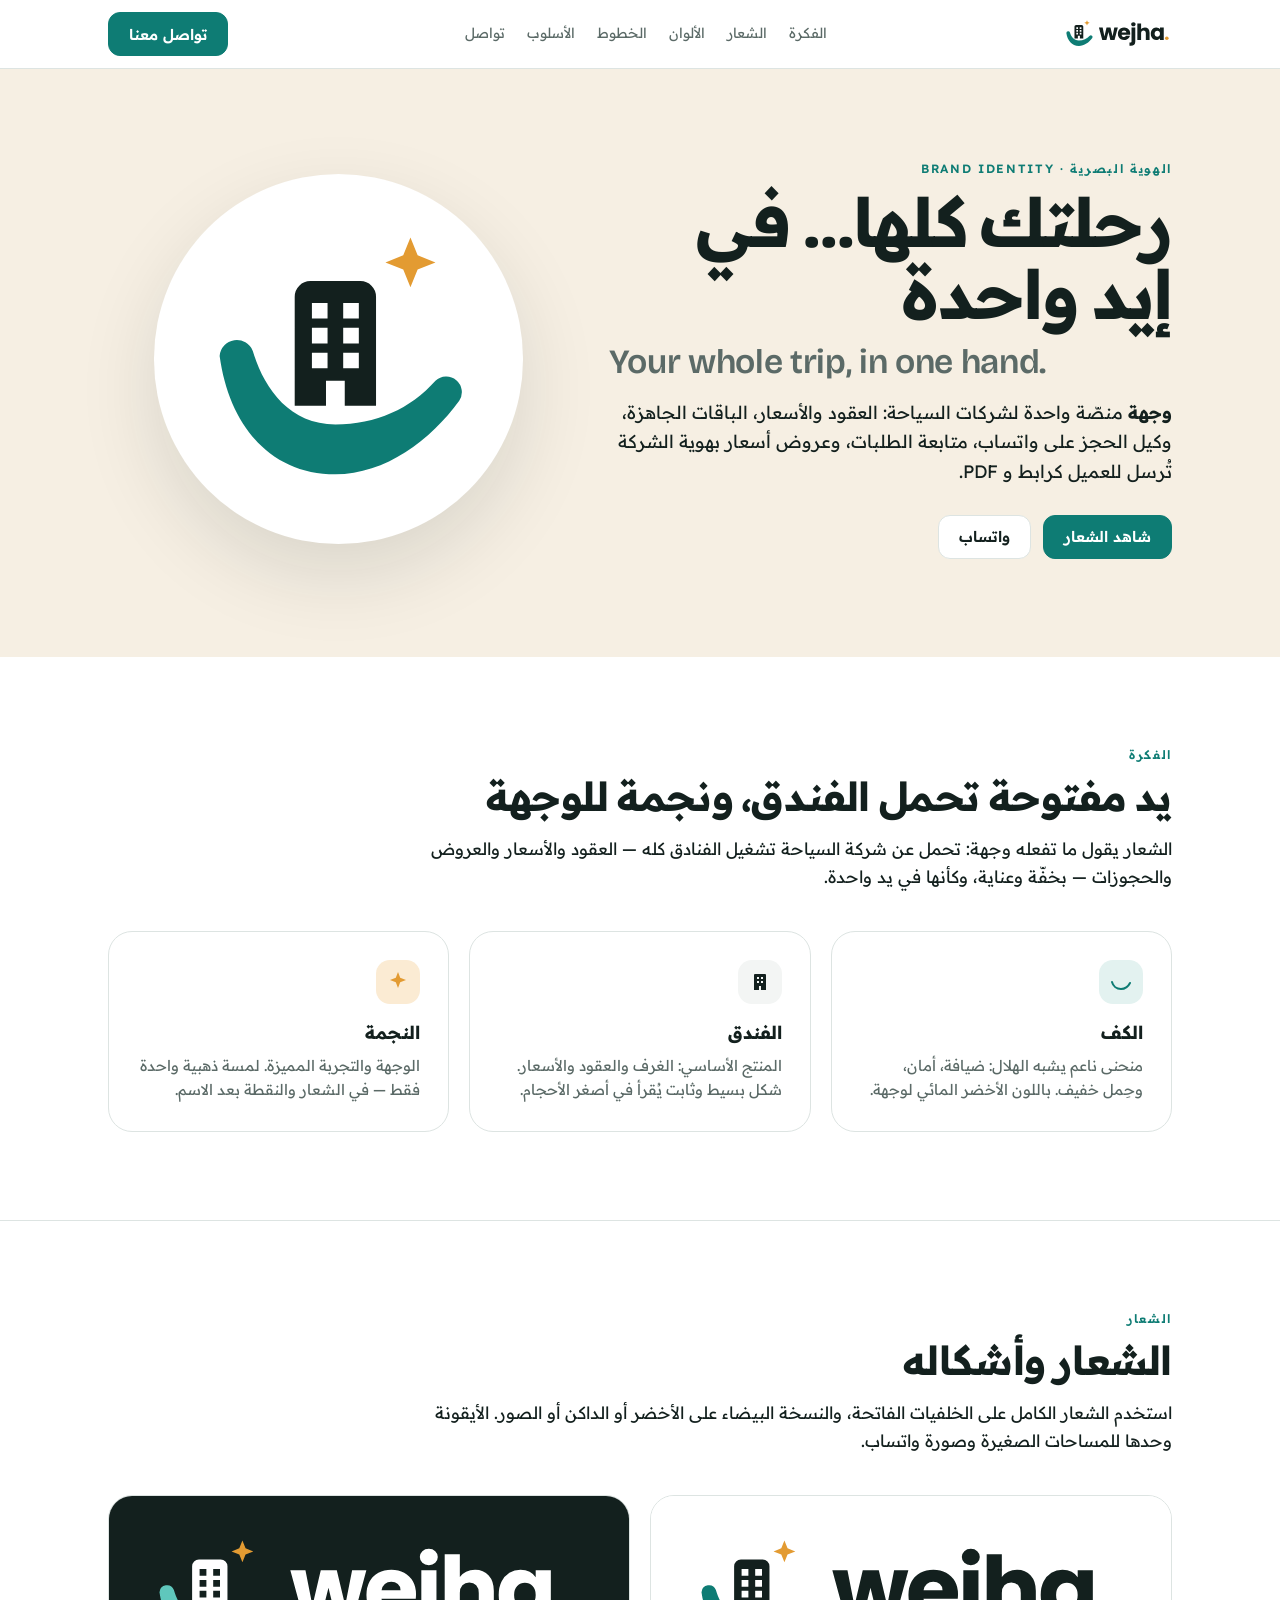
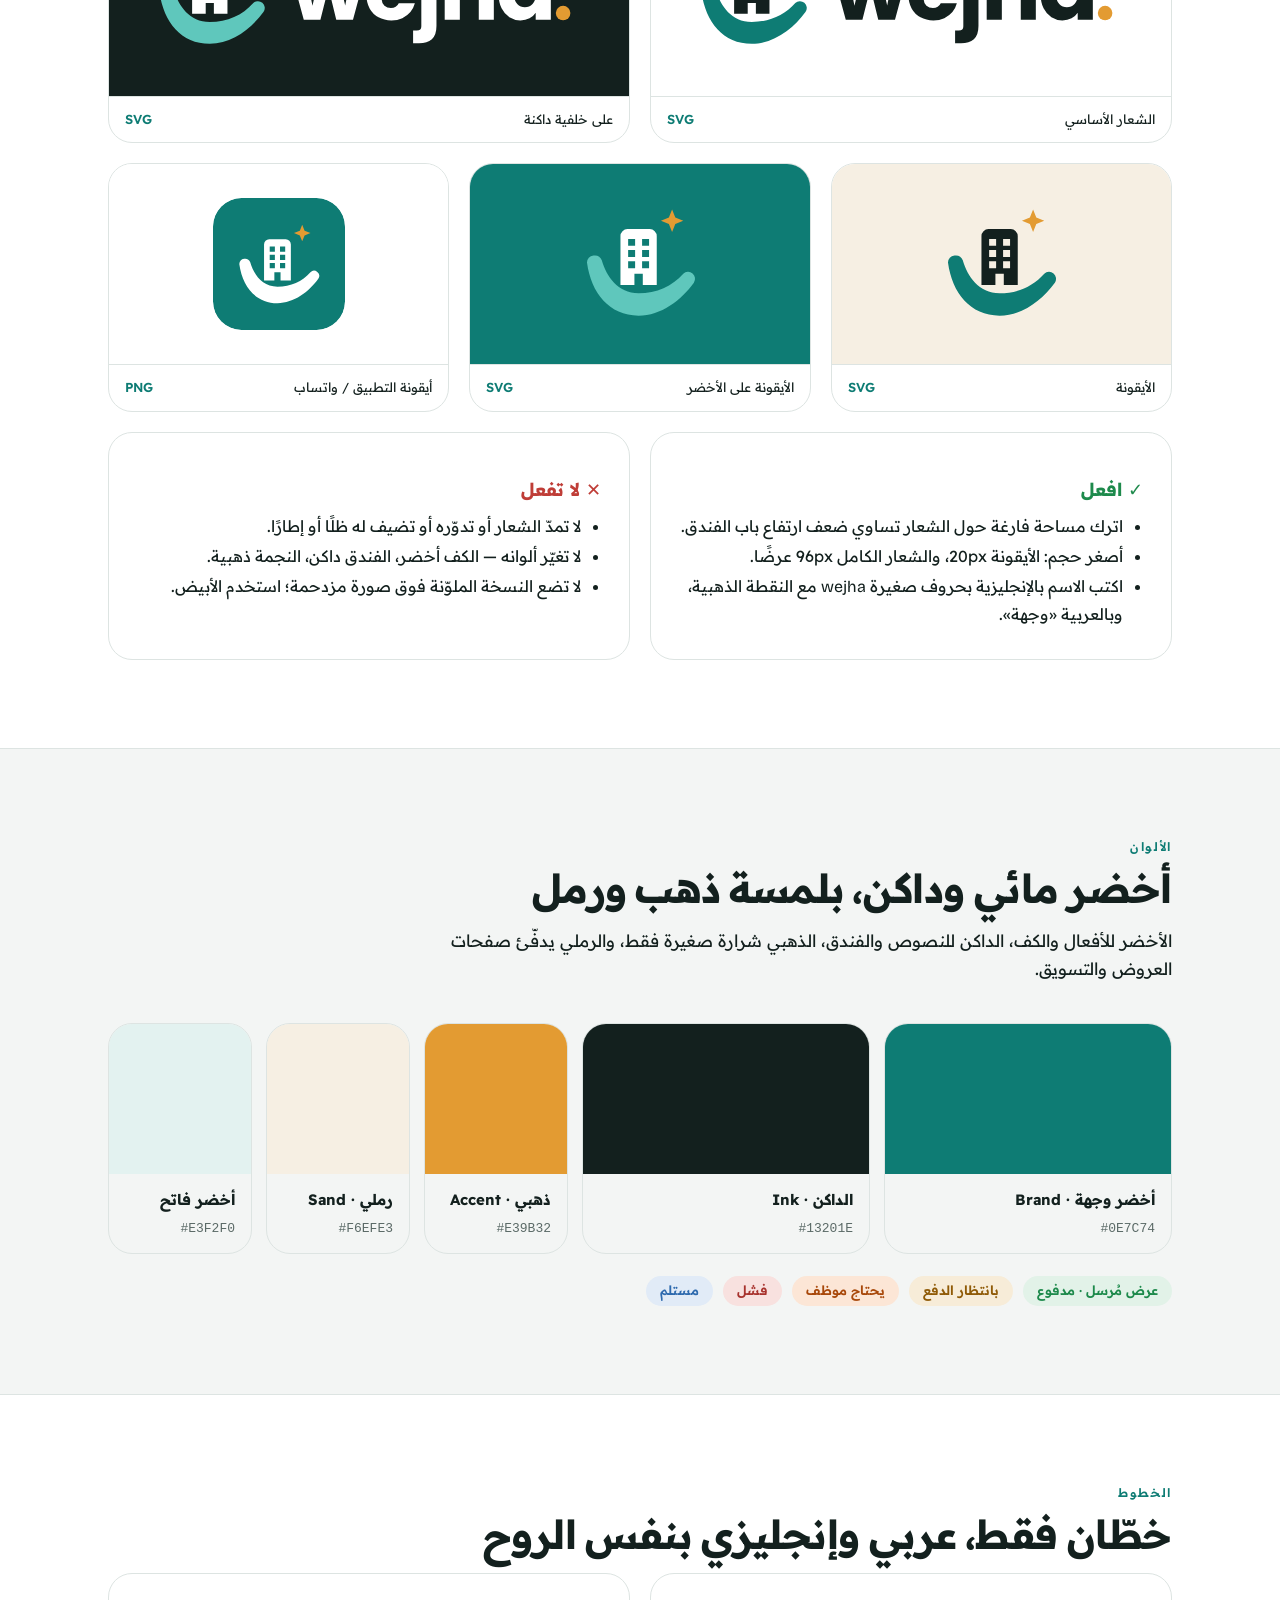
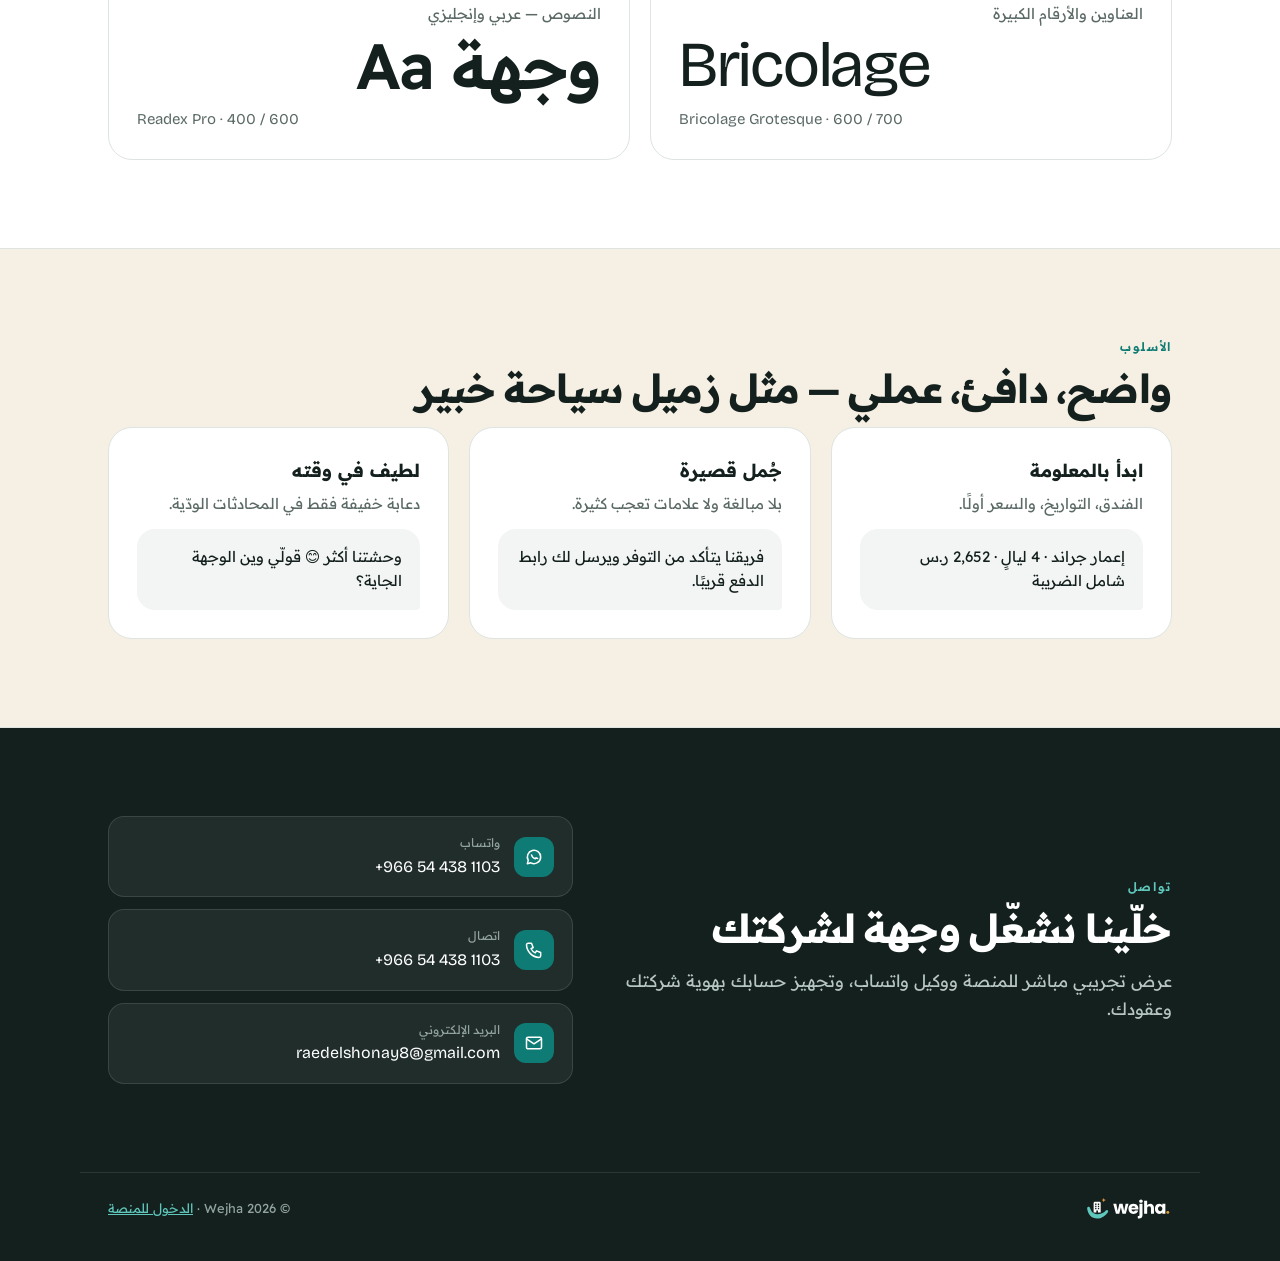
==== brand.html @ a0b1146f "Brand: Wejha logo in the app (login, offer page, Powered by, favicon) and a brand identity page with" ====
<!DOCTYPE html>
<html lang="ar" dir="rtl">
<head>
<meta charset="UTF-8">
<meta name="viewport" content="width=device-width, initial-scale=1">
<title>وجهة · الهوية البصرية — Wejha brand identity</title>
<meta name="description" content="Wejha — the back office and quotation platform for travel agencies. Brand identity, logo, colours and contact.">
<link rel="icon" type="image/svg+xml" href="assets/brand/wejha-mark.svg">
<link rel="apple-touch-icon" href="assets/brand/apple-touch-icon.png">
<meta name="theme-color" content="#0E7C74">
<meta property="og:title" content="Wejha — رحلتك كلها… في إيد واحدة">
<meta property="og:image" content="assets/brand/wejha-app-icon-512.png">
<link rel="preconnect" href="https://fonts.googleapis.com">
<link rel="preconnect" href="https://fonts.gstatic.com" crossorigin>
<link href="https://fonts.googleapis.com/css2?family=Bricolage+Grotesque:opsz,wght@12..96,600;12..96,700&family=Readex+Pro:wght@300;400;500;600;700&display=swap" rel="stylesheet">
<style>
:root{
  --brand:#0E7C74; --brand-ink:#0A5852; --brand-soft:#E3F2F0; --accent:#E39B32; --accent-soft:#FBEBD3;
  --ink:#13201E; --muted:#5B6A67; --surface:#FFFFFF; --sunken:#F3F5F4; --sand:#F6EFE3; --line:#DDE4E2;
  --f-d:'Bricolage Grotesque','Readex Pro',system-ui,sans-serif; --f-b:'Readex Pro',system-ui,-apple-system,'Segoe UI',sans-serif;
  --r:12px; --rl:24px;
}
*{box-sizing:border-box}
html{scroll-behavior:smooth}
body{margin:0;font-family:var(--f-b);color:var(--ink);background:var(--surface);line-height:1.65;-webkit-font-smoothing:antialiased}
a{color:var(--brand)}
.wrap{max-width:1120px;margin:0 auto;padding:0 28px}
.en{font-family:var(--f-d);direction:ltr;unicode-bidi:isolate}
.muted{color:var(--muted)}
.kicker{font-size:12px;font-weight:600;letter-spacing:.14em;text-transform:uppercase;color:var(--brand);margin:0 0 10px}

/* top bar */
.top{position:sticky;top:0;z-index:5;background:rgb(255 255 255 / .86);backdrop-filter:blur(10px);border-bottom:1px solid var(--line)}
.top .wrap{display:flex;align-items:center;justify-content:space-between;height:68px;gap:16px}
.top img{height:30px;display:block}
.top nav{display:flex;gap:22px;font-size:14px}
.top nav a{color:var(--muted);text-decoration:none}
.top nav a:hover{color:var(--ink)}
.btn{display:inline-flex;align-items:center;gap:8px;height:44px;padding:0 20px;border-radius:var(--r);font:600 15px var(--f-b);text-decoration:none;border:1px solid var(--line);color:var(--ink);background:var(--surface)}
.btn.pri{background:var(--brand);border-color:var(--brand);color:#fff}
.btn.pri:hover{background:var(--brand-ink)}

/* hero */
.hero{background:var(--sand);position:relative;overflow:hidden}
.hero .wrap{display:grid;grid-template-columns:1.1fr .9fr;gap:40px;align-items:center;padding-top:80px;padding-bottom:88px}
.hero h1{font-family:var(--f-d);font-size:clamp(40px,6vw,68px);line-height:1.05;margin:0 0 18px;letter-spacing:-.02em}
.hero h1 .en{display:block;font-size:.5em;color:var(--muted);font-weight:600;margin-top:12px;letter-spacing:-.01em}
.hero p.lead{font-size:18px;max-width:34em;margin:0 0 28px}
.hero .cta{display:flex;gap:12px;flex-wrap:wrap}
.stage{position:relative;aspect-ratio:1;max-width:420px;justify-self:center;width:100%}
.stage .disc{position:absolute;inset:6%;border-radius:50%;background:var(--surface);box-shadow:0 30px 80px rgb(19 32 30 / .12)}
.stage img{position:absolute;inset:18%;width:64%;height:64%}

section{padding:88px 0;border-bottom:1px solid var(--line)}
section h2{font-family:var(--f-d);font-size:clamp(28px,3.4vw,40px);line-height:1.15;margin:0 0 14px;letter-spacing:-.01em}
section .intro{max-width:44em;font-size:17px;margin:0 0 40px}

/* idea */
.idea{display:grid;grid-template-columns:repeat(3,1fr);gap:20px}
.card{background:var(--surface);border:1px solid var(--line);border-radius:var(--rl);padding:28px}
.card h3{margin:14px 0 6px;font-size:18px}
.card p{margin:0;color:var(--muted);font-size:15px}
.dot{width:44px;height:44px;border-radius:14px;display:grid;place-items:center}
.dot svg{width:24px;height:24px}

/* logo grid */
.logos{display:grid;grid-template-columns:repeat(6,1fr);gap:20px}
.tile{border-radius:var(--rl);border:1px solid var(--line);display:flex;flex-direction:column;overflow:hidden;background:var(--surface)}
.tile .art{flex:1;min-height:200px;display:grid;place-items:center;padding:32px}
.tile .art img{max-width:100%;max-height:120px}
.tile .cap{display:flex;justify-content:space-between;align-items:center;gap:8px;padding:12px 16px;border-top:1px solid var(--line);font-size:13px}
.tile .cap a{font-weight:600;text-decoration:none}
.w3{grid-column:span 3}.w2{grid-column:span 2}
.on-light{background:var(--surface)}.on-dark{background:var(--ink)}.on-brand{background:var(--brand)}.on-sand{background:var(--sand)}

/* rules */
.rules{display:grid;grid-template-columns:1fr 1fr;gap:20px;margin-top:20px}
.rules ul{margin:8px 0 0;padding-inline-start:20px}
.rules li{margin:4px 0}
.do h3{color:#1E8A4C}.dont h3{color:#BF3D37}

/* colours */
.sw{display:grid;grid-template-columns:2fr 2fr 1fr 1fr 1fr;gap:14px}
.chip{border-radius:var(--rl);overflow:hidden;border:1px solid var(--line)}
.chip .c{height:150px}
.chip .t{padding:14px 16px}
.chip b{display:block;font-size:15px}
.chip code{font:500 13px ui-monospace,SFMono-Regular,Menlo,monospace;color:var(--muted);direction:ltr;display:inline-block}
.status{display:flex;flex-wrap:wrap;gap:10px;margin-top:22px}
.pill{display:inline-flex;align-items:center;height:30px;padding:0 14px;border-radius:999px;font-size:13px;font-weight:600}

/* type */
.type{display:grid;grid-template-columns:1fr 1fr;gap:20px}
.spec{font-family:var(--f-d);font-size:64px;line-height:1;margin:6px 0 10px;letter-spacing:-.02em}
.spec.ar{font-family:var(--f-b);font-weight:600}

/* voice */
.voice{display:grid;grid-template-columns:repeat(3,1fr);gap:20px}
.bubble{background:var(--sunken);border-radius:18px 18px 4px 18px;padding:16px 18px;font-size:15px;margin-top:12px}

/* contact */
.contact{background:var(--ink);color:#E6EEEC;border-bottom:0}
.contact h2{color:#fff}
.contact .grid{display:grid;grid-template-columns:1.2fr 1fr;gap:40px;align-items:center}
.cl{display:grid;gap:12px}
.cl a{display:flex;align-items:center;gap:14px;background:rgb(255 255 255 / .06);border:1px solid rgb(255 255 255 / .12);border-radius:16px;padding:16px 18px;color:#fff;text-decoration:none;font-size:16px}
.cl a:hover{background:rgb(255 255 255 / .1)}
.cl .ic{width:40px;height:40px;border-radius:12px;background:var(--brand);display:grid;place-items:center;flex:none}
.cl .ic svg{width:20px;height:20px;stroke:#fff;fill:none;stroke-width:1.8;stroke-linecap:round;stroke-linejoin:round}
.cl small{display:block;color:#93A4A0;font-size:12px}
footer{background:var(--ink);color:#93A4A0;font-size:13px;padding:0 0 40px}
footer .wrap{display:flex;justify-content:space-between;align-items:center;border-top:1px solid rgb(255 255 255 / .1);padding-top:24px;gap:16px;flex-wrap:wrap}
footer img{height:24px}

@media (max-width:900px){
  .hero .wrap,.contact .grid,.type,.rules{grid-template-columns:1fr}
  .idea,.voice{grid-template-columns:1fr}
  .logos{grid-template-columns:1fr 1fr}.w3,.w2{grid-column:span 1}
  .sw{grid-template-columns:1fr 1fr}
  .top nav{display:none}
  section{padding:64px 0}
}
@media (prefers-reduced-motion:reduce){html{scroll-behavior:auto}}
</style>
</head>
<body>

<header class="top"><div class="wrap">
  <img src="assets/brand/wejha-logo.svg" alt="wejha">
  <nav aria-label="الأقسام">
    <a href="#idea">الفكرة</a><a href="#logo">الشعار</a><a href="#colour">الألوان</a><a href="#type">الخطوط</a><a href="#voice">الأسلوب</a><a href="#contact">تواصل</a>
  </nav>
  <a class="btn pri" href="#contact">تواصل معنا</a>
</div></header>

<main>
<div class="hero"><div class="wrap">
  <div>
    <p class="kicker">الهوية البصرية · Brand identity</p>
    <h1>رحلتك كلها… في إيد واحدة<span class="en">Your whole trip, in one hand.</span></h1>
    <p class="lead"><b>وجهة</b> منصّة واحدة لشركات السياحة: العقود والأسعار، الباقات الجاهزة، وكيل الحجز على واتساب، متابعة الطلبات، وعروض أسعار بهوية الشركة تُرسل للعميل كرابط و PDF.</p>
    <div class="cta"><a class="btn pri" href="#logo">شاهد الشعار</a><a class="btn" href="https://wa.me/966544381103" target="_blank" rel="noopener">واتساب</a></div>
  </div>
  <div class="stage" aria-hidden="true"><div class="disc"></div><img src="assets/brand/wejha-mark.svg" alt=""></div>
</div></div>

<section id="idea"><div class="wrap">
  <p class="kicker">الفكرة</p>
  <h2>يد مفتوحة تحمل الفندق، ونجمة للوجهة</h2>
  <p class="intro">الشعار يقول ما تفعله وجهة: تحمل عن شركة السياحة تشغيل الفنادق كله — العقود والأسعار والعروض والحجوزات — بخفّة وعناية، وكأنها في يد واحدة.</p>
  <div class="idea">
    <div class="card"><div class="dot" style="background:var(--brand-soft)"><svg viewBox="0 0 24 24" fill="none" stroke="#0E7C74" stroke-width="2" stroke-linecap="round"><path d="M3 12c1 4 4.5 7 9 7s7.5-3 9-6"/></svg></div><h3>الكف</h3><p>منحنى ناعم يشبه الهلال: ضيافة، أمان، وحِمل خفيف. باللون الأخضر المائي لوجهة.</p></div>
    <div class="card"><div class="dot" style="background:var(--sunken)"><svg viewBox="0 0 24 24" fill="#13201E"><path d="M7 4h10a1 1 0 0 1 1 1v15H6V5a1 1 0 0 1 1-1zm2 3v2h2V7zm4 0v2h2V7zm-4 4v2h2v-2zm4 0v2h2v-2zm-2 5v4h2v-4z"/></svg></div><h3>الفندق</h3><p>المنتج الأساسي: الغرف والعقود والأسعار. شكل بسيط وثابت يُقرأ في أصغر الأحجام.</p></div>
    <div class="card"><div class="dot" style="background:var(--accent-soft)"><svg viewBox="0 0 24 24" fill="#E39B32"><path d="M12 2l2.2 5.8L20 10l-5.8 2.2L12 18l-2.2-5.8L4 10l5.8-2.2z"/></svg></div><h3>النجمة</h3><p>الوجهة والتجربة المميزة. لمسة ذهبية واحدة فقط — في الشعار والنقطة بعد الاسم.</p></div>
  </div>
</div></section>

<section id="logo"><div class="wrap">
  <p class="kicker">الشعار</p>
  <h2>الشعار وأشكاله</h2>
  <p class="intro">استخدم الشعار الكامل على الخلفيات الفاتحة، والنسخة البيضاء على الأخضر أو الداكن أو الصور. الأيقونة وحدها للمساحات الصغيرة وصورة واتساب.</p>
  <div class="logos">
    <div class="tile w3"><div class="art on-light"><img src="assets/brand/wejha-logo.svg" alt="wejha logo"></div><div class="cap"><span>الشعار الأساسي</span><a href="assets/brand/wejha-logo.svg" download>SVG</a></div></div>
    <div class="tile w3"><div class="art on-dark"><img src="assets/brand/wejha-logo-white.svg" alt="wejha logo white"></div><div class="cap"><span>على خلفية داكنة</span><a href="assets/brand/wejha-logo-white.svg" download>SVG</a></div></div>
    <div class="tile w2"><div class="art on-sand"><img src="assets/brand/wejha-mark.svg" alt="wejha mark"></div><div class="cap"><span>الأيقونة</span><a href="assets/brand/wejha-mark.svg" download>SVG</a></div></div>
    <div class="tile w2"><div class="art on-brand"><img src="assets/brand/wejha-mark-white.svg" alt="wejha mark white"></div><div class="cap"><span>الأيقونة على الأخضر</span><a href="assets/brand/wejha-mark-white.svg" download>SVG</a></div></div>
    <div class="tile w2"><div class="art on-light"><img src="assets/brand/wejha-app-icon.svg" alt="wejha app icon" style="max-height:132px;border-radius:28px"></div><div class="cap"><span>أيقونة التطبيق / واتساب</span><a href="assets/brand/wejha-app-icon-512.png" download>PNG</a></div></div>
  </div>
  <div class="rules">
    <div class="card do"><h3>✓ افعل</h3><ul>
      <li>اترك مساحة فارغة حول الشعار تساوي ضعف ارتفاع باب الفندق.</li>
      <li>أصغر حجم: الأيقونة 20px، والشعار الكامل 96px عرضًا.</li>
      <li>اكتب الاسم بالإنجليزية بحروف صغيرة <span class="en">wejha</span> مع النقطة الذهبية، وبالعربية «وجهة».</li>
    </ul></div>
    <div class="card dont"><h3>✕ لا تفعل</h3><ul>
      <li>لا تمدّ الشعار أو تدوّره أو تضيف له ظلًا أو إطارًا.</li>
      <li>لا تغيّر ألوانه — الكف أخضر، الفندق داكن، النجمة ذهبية.</li>
      <li>لا تضع النسخة الملوّنة فوق صورة مزدحمة؛ استخدم الأبيض.</li>
    </ul></div>
  </div>
</div></section>

<section id="colour" style="background:var(--sunken)"><div class="wrap">
  <p class="kicker">الألوان</p>
  <h2>أخضر مائي وداكن، بلمسة ذهب ورمل</h2>
  <p class="intro">الأخضر للأفعال والكف، الداكن للنصوص والفندق، الذهبي شرارة صغيرة فقط، والرملي يدفّئ صفحات العروض والتسويق.</p>
  <div class="sw">
    <div class="chip"><div class="c" style="background:#0E7C74"></div><div class="t"><b>أخضر وجهة · Brand</b><code>#0E7C74</code></div></div>
    <div class="chip"><div class="c" style="background:#13201E"></div><div class="t"><b>الداكن · Ink</b><code>#13201E</code></div></div>
    <div class="chip"><div class="c" style="background:#E39B32"></div><div class="t"><b>ذهبي · Accent</b><code>#E39B32</code></div></div>
    <div class="chip"><div class="c" style="background:#F6EFE3"></div><div class="t"><b>رملي · Sand</b><code>#F6EFE3</code></div></div>
    <div class="chip"><div class="c" style="background:#E3F2F0"></div><div class="t"><b>أخضر فاتح</b><code>#E3F2F0</code></div></div>
  </div>
  <div class="status" aria-label="ألوان حالات الطلبات">
    <span class="pill" style="background:#E2F2E8;color:#1E8A4C">عرض مُرسل · مدفوع</span>
    <span class="pill" style="background:#F7ECD8;color:#8F5A06">بانتظار الدفع</span>
    <span class="pill" style="background:#FCE6D6;color:#A8480A">يحتاج موظف</span>
    <span class="pill" style="background:#F8E1DF;color:#A8332E">فشل</span>
    <span class="pill" style="background:#E1EBF7;color:#2E6AAE">مستلم</span>
  </div>
</div></section>

<section id="type"><div class="wrap">
  <p class="kicker">الخطوط</p>
  <h2>خطّان فقط، عربي وإنجليزي بنفس الروح</h2>
  <div class="type">
    <div class="card"><p class="muted" style="margin:0">العناوين والأرقام الكبيرة</p><div class="spec en">Bricolage</div><p class="en muted" style="margin:0">Bricolage Grotesque · 600 / 700</p></div>
    <div class="card"><p class="muted" style="margin:0">النصوص — عربي وإنجليزي</p><div class="spec ar">وجهة Aa</div><p class="en muted" style="margin:0">Readex Pro · 400 / 600</p></div>
  </div>
</div></section>

<section id="voice" style="background:var(--sand)"><div class="wrap">
  <p class="kicker">الأسلوب</p>
  <h2>واضح، دافئ، عملي — مثل زميل سياحة خبير</h2>
  <div class="voice">
    <div class="card"><h3 style="margin-top:0">ابدأ بالمعلومة</h3><p>الفندق، التواريخ، والسعر أولًا.</p><div class="bubble">إعمار جراند · 4 ليالٍ · 2,652 ر.س شامل الضريبة</div></div>
    <div class="card"><h3 style="margin-top:0">جُمل قصيرة</h3><p>بلا مبالغة ولا علامات تعجب كثيرة.</p><div class="bubble">فريقنا يتأكد من التوفر ويرسل لك رابط الدفع قريبًا.</div></div>
    <div class="card"><h3 style="margin-top:0">لطيف في وقته</h3><p>دعابة خفيفة فقط في المحادثات الودّية.</p><div class="bubble">وحشتنا أكثر 😊 قولّي وين الوجهة الجاية؟</div></div>
  </div>
</div></section>

<section id="contact" class="contact"><div class="wrap grid">
  <div>
    <p class="kicker" style="color:#5FC7BC">تواصل</p>
    <h2>خلّينا نشغّل وجهة لشركتك</h2>
    <p class="intro" style="color:#B7C6C2;margin-bottom:0">عرض تجريبي مباشر للمنصة ووكيل واتساب، وتجهيز حسابك بهوية شركتك وعقودك.</p>
  </div>
  <div class="cl">
    <a href="https://wa.me/966544381103" target="_blank" rel="noopener"><span class="ic"><svg viewBox="0 0 24 24"><path d="M20 12a8 8 0 0 1-11.8 7L4 20l1.1-4A8 8 0 1 1 20 12z"/><path d="M9 9.5c.5 2 2.5 4 4.5 4.5l1-1 1.8.8"/></svg></span><span><small>واتساب</small><span class="en">+966 54 438 1103</span></span></a>
    <a href="tel:+966544381103"><span class="ic"><svg viewBox="0 0 24 24"><path d="M5 4h4l2 5-2.5 1.5a11 11 0 0 0 5 5L15 13l5 2v4a2 2 0 0 1-2 2A16 16 0 0 1 3 6a2 2 0 0 1 2-2"/></svg></span><span><small>اتصال</small><span class="en">+966 54 438 1103</span></span></a>
    <a href="mailto:raedelshonay8@gmail.com"><span class="ic"><svg viewBox="0 0 24 24"><rect x="3" y="5" width="18" height="14" rx="2"/><path d="m3 7 9 6 9-6"/></svg></span><span><small>البريد الإلكتروني</small><span class="en">raedelshonay8@gmail.com</span></span></a>
  </div>
</div></section>
</main>

<footer><div class="wrap">
  <img src="assets/brand/wejha-logo-white.svg" alt="wejha">
  <span>© 2026 Wejha · <a href="./" style="color:#5FC7BC">الدخول للمنصة</a></span>
</div></footer>
</body>
</html>
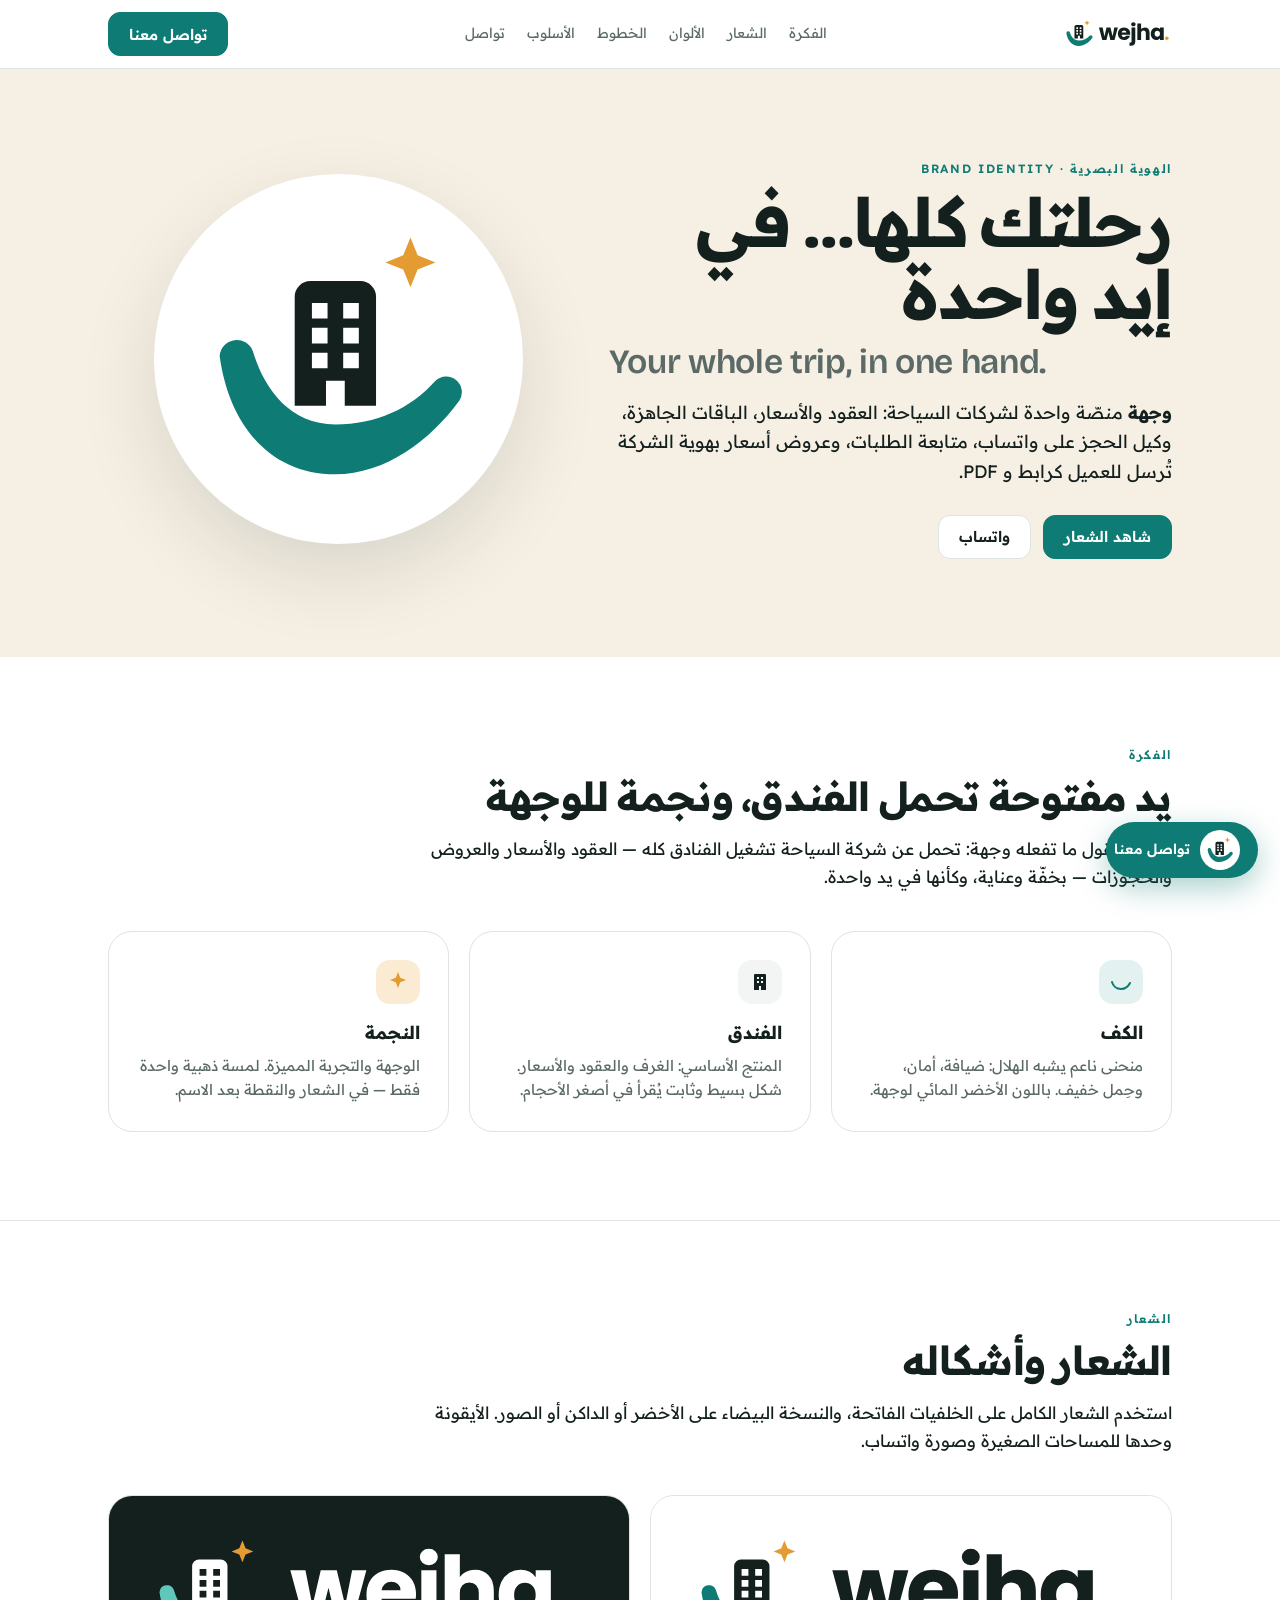
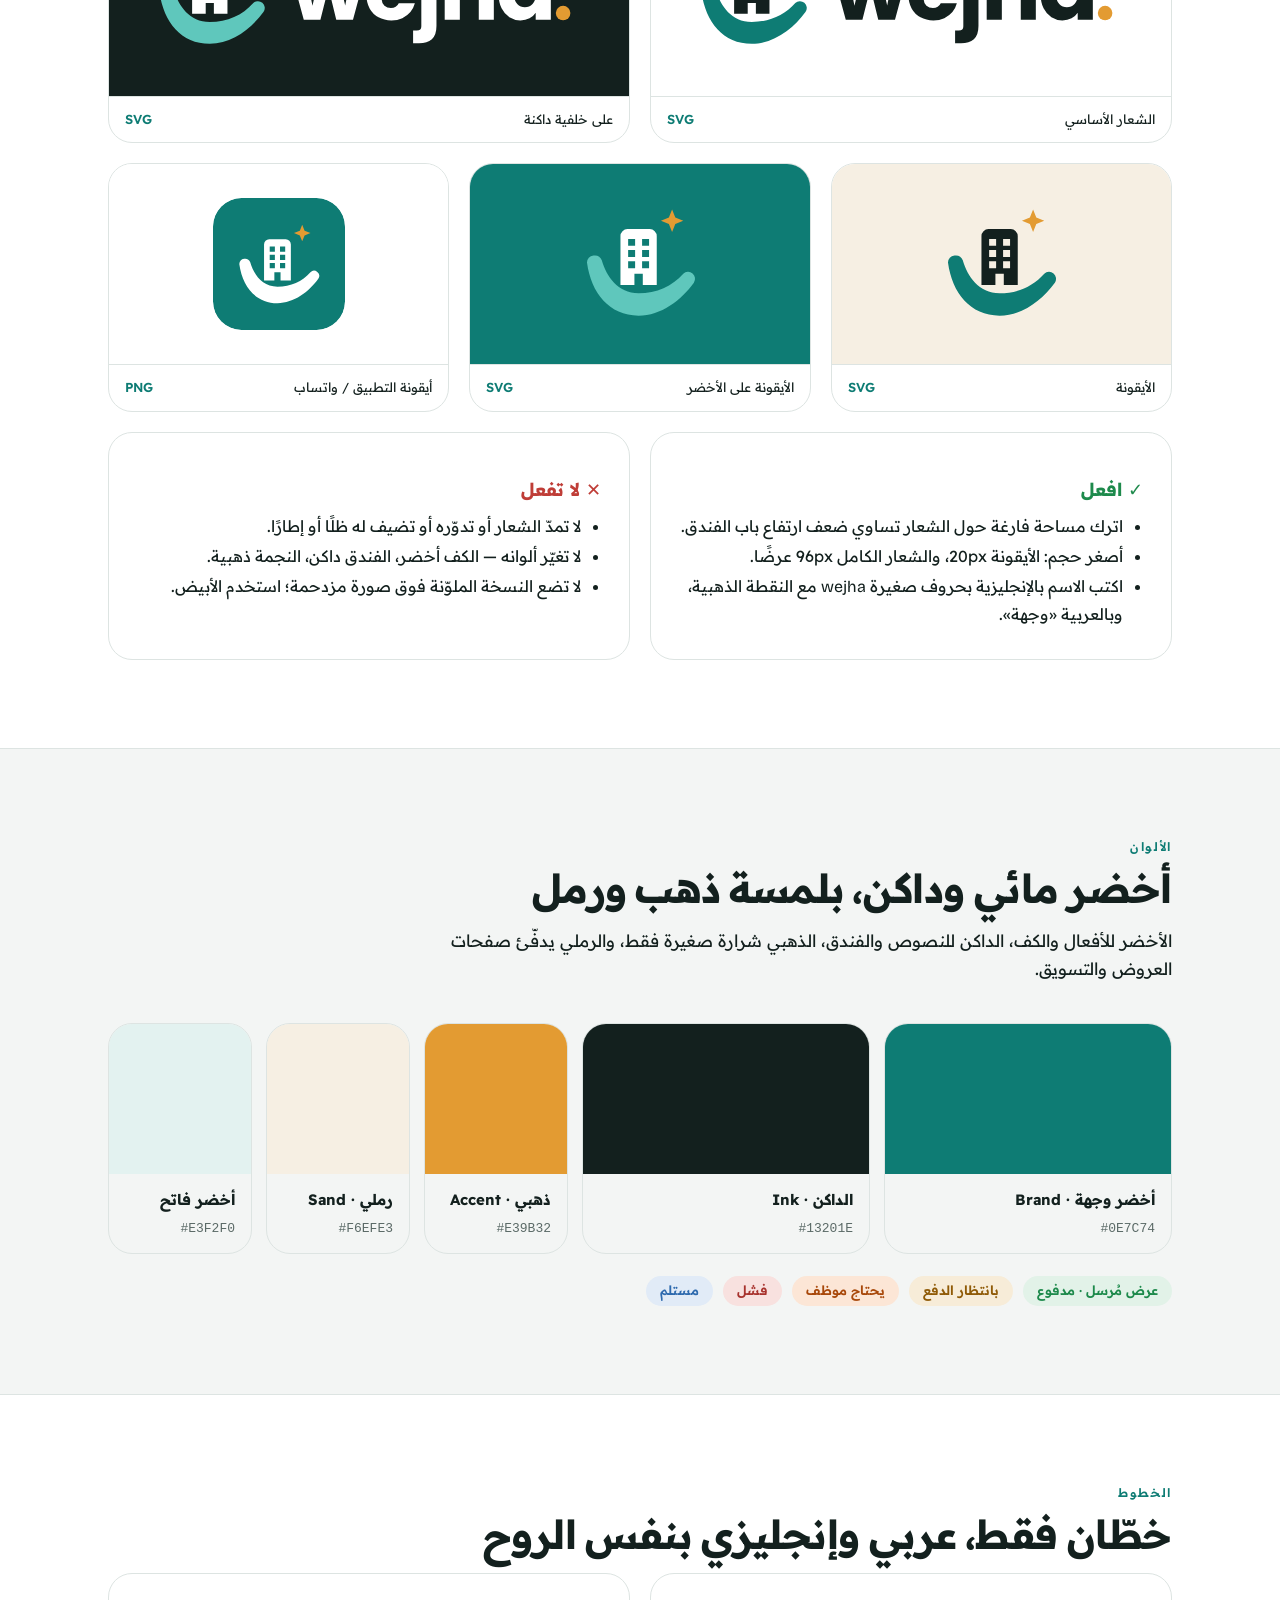
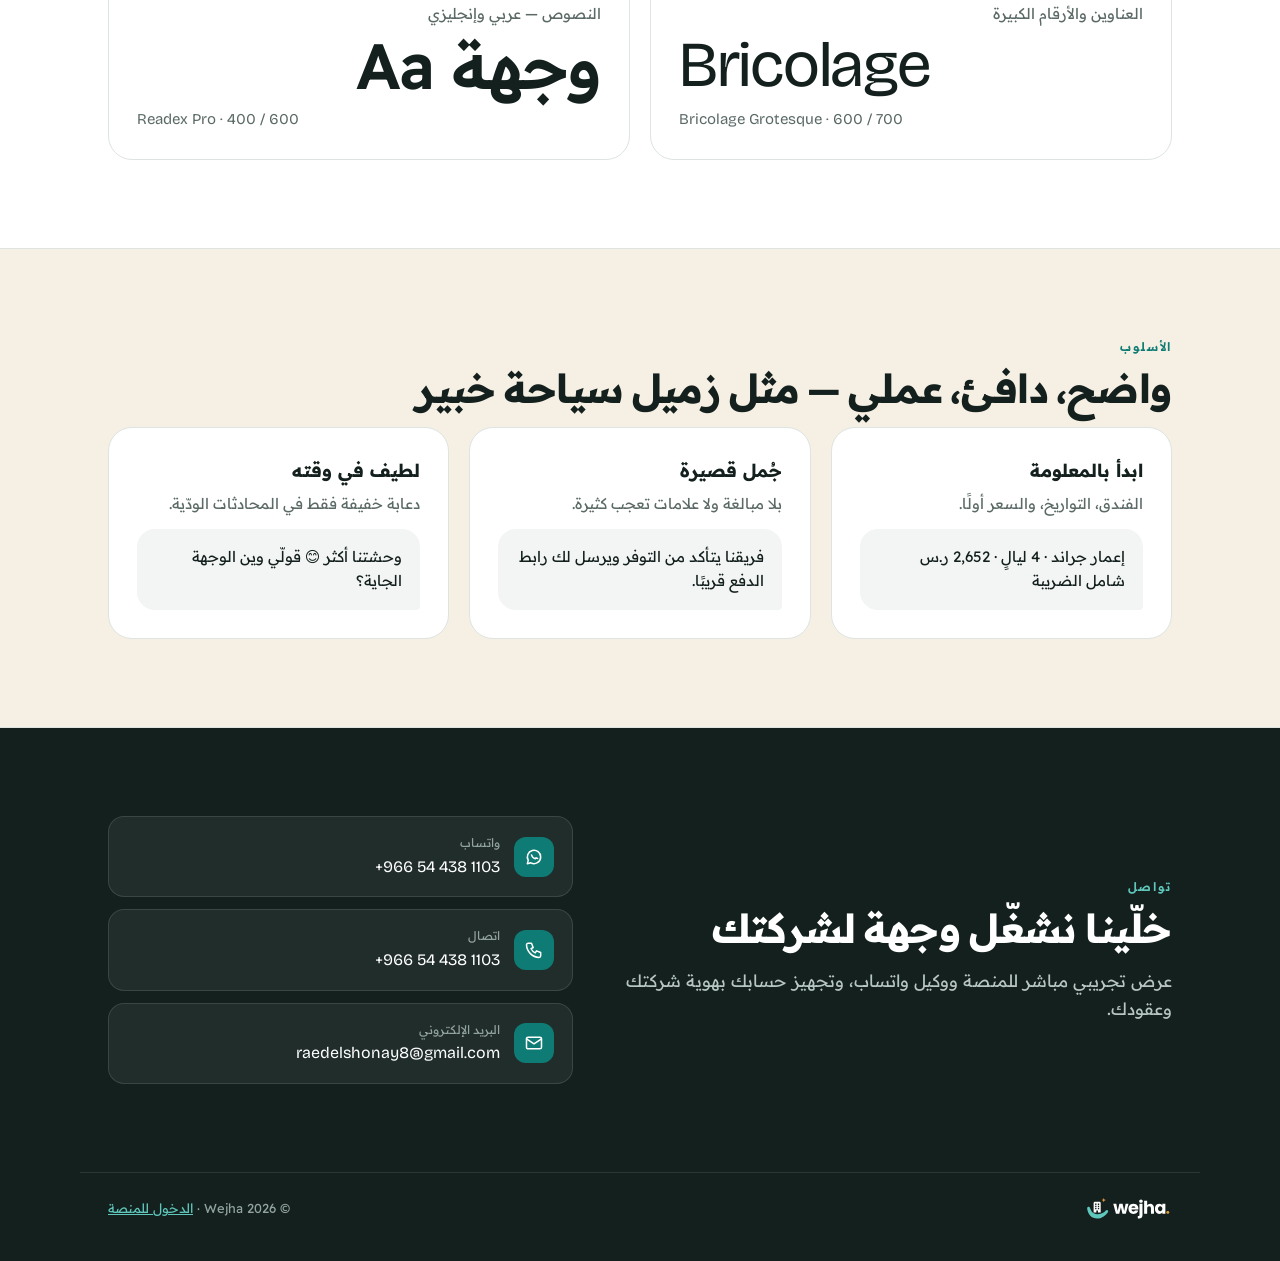
==== commit 8370250a: "Contracts: convert prices to the customer's currency with an exchange buffer (engine + editor); app " ====
--- a/brand.html
+++ b/brand.html
@@ -112,6 +112,10 @@
 footer .wrap{display:flex;justify-content:space-between;align-items:center;border-top:1px solid rgb(255 255 255 / .1);padding-top:24px;gap:16px;flex-wrap:wrap}
 footer img{height:24px}
 
+.fab{position:fixed;inset-inline-start:22px;bottom:22px;z-index:9;display:flex;align-items:center;gap:10px;background:var(--brand);color:#fff;text-decoration:none;border-radius:999px;padding:8px 18px 8px 8px;box-shadow:0 10px 30px rgb(14 124 116 / .35);font-weight:600;font-size:14px}
+.fab:hover{background:var(--brand-ink)}
+.fab span.i{width:40px;height:40px;border-radius:50%;background:#fff;display:grid;place-items:center}
+.fab img{width:28px;height:28px}
 @media (max-width:900px){
   .hero .wrap,.contact .grid,.type,.rules{grid-template-columns:1fr}
   .idea,.voice{grid-template-columns:1fr}
@@ -232,6 +236,7 @@
   </div>
 </div></section>
 </main>
+<a class="fab" href="#contact" aria-label="تواصل معنا"><span class="i"><img src="assets/brand/wejha-mark.svg" alt=""></span>تواصل معنا</a>
 
 <footer><div class="wrap">
   <img src="assets/brand/wejha-logo-white.svg" alt="wejha">
